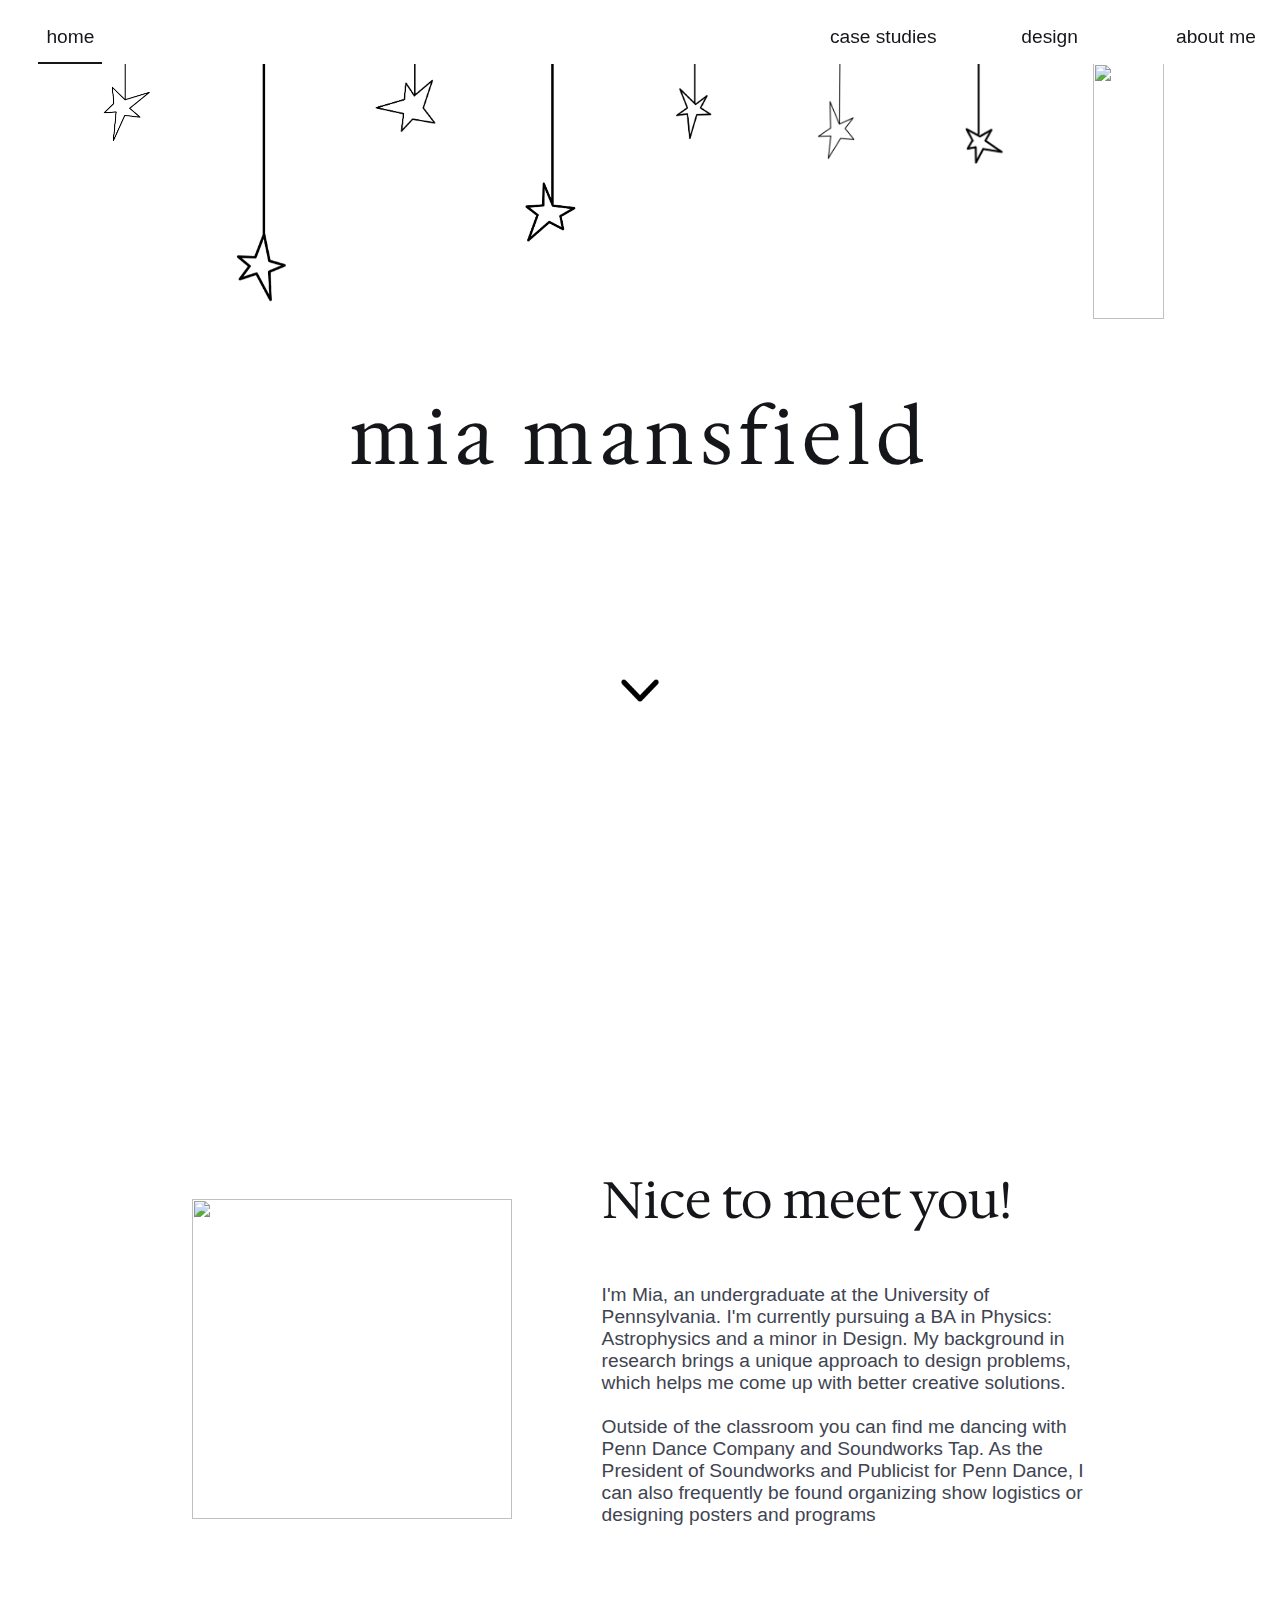
==== index.html @ 58af0282 "cover of p@p page" ====
<html lang="en">
    <head>
        <title>Mia Mansfield</title>
        <link rel="icon" type="image/png" href="images/stars/logo.png"/>
        <link rel="stylesheet" type="text/css" href="main.css">
		<style>
			@import url('https://fonts.googleapis.com/css2?family=Hedvig+Letters+Serif:opsz@12..24&family=Instrument+Sans:ital,wght@0,400..700;1,400..700&display=swap');
		</style>
		<meta name="viewport" content="width=device-width, initial-scale=1.0" />
    </head>
	<body>
		<div class="menu">
			  <div class="menu-left">
				<div id="home">
					<a href="index.html"><h2>home</h2></a>
					<div id="select"></div>
				</div>
				
			  </div>
			  <div class="menu-right">
				<div class="right-item">
					<a href="case-studies.html"><h2>case studies</h2></a>
				</div>
				<div class="right-item">
					<a href="design.html"><h2>design</h2></a>
				</div>
				<div class="right-item">
					<a href="about-me.html"><h2>about me</h2></a>
				</div>
			  </div>
		  </div>

		<div id="cover">
			<div id="container">
				<div class="bounce">
					<div id="star1">
						<img src="images/stars/star1.png">
					</div>
					<div id="star2">
						<img src="images/stars/star2.png">
					</div>
					<div id="star3">
						<img src="images/stars/star3.png">
					</div>
					<div id="star4">
						<img src="images/stars/star4.png">
					</div>
					<div id="star5">
						<img src="images/stars/star5.png">
					</div>
					<div id="star6">
						<img src="images/stars/star6.png">
					</div>
					<div id="star7">
						<img src="images/stars/star7.png">
					</div>
					<div id="star8">
						<img src="images/stars/star8.png">
					</div>
				</div>
			</div>
			<div id="mia">
				<h1>mia mansfield</h1>
			</div>
			<div id="scroll">
				<a href="#intro">
					<img src="images/down.png" alt="Scroll arrow">
				</a>
			</div>
		</div>
		<div id="intro">
				<div id="intro-content">
					<img id="me" src="images/mia.png" />
					<div id="intro-text">
					  <h1>Nice to meet you!</h1>
					  <h2>I'm Mia, an undergraduate at the University of Pennsylvania.
						 I'm currently pursuing a BA in Physics: Astrophysics and a minor in Design. 
						 My background in research brings a unique approach to design problems, 
						 which helps me come up with better creative solutions. <br/>    <br/>  
						 Outside of the classroom you can find me dancing with Penn Dance Company and 
						 Soundworks Tap. As the President of Soundworks and Publicist for Penn 
						 Dance, I can also frequently be found organizing show logistics 
						 or designing posters and programs</h2>
					</div>
				  </div>
			</div>
		</div>
	</body>
---- main.css ----
body{
    background-color: FFFFFF;
    margin:0;
    font-weight: 400;
    color: 15161A;
    font-family: Helvetica Neue, sans-serif;
}

h1{
  font-weight: 400;
  font-size: 4vw;
  color: 15161A;
  font-family: 'Hedvig Letters Serif', Times, serif;
}

h2{
  font-size: 1.5vw;
  font-weight: 500;
  color: 15161A;
  font-family: Helvetica Neue, sans-serif;
}

a{
    font-style: italic;
    text-decoration: none;
}

html {
  scroll-behavior: smooth;
}


/* ------------------------------ */
/* ------------ MENU ------------ */
/* ------------------------------ */
.menu {
  width: 100vw; 
  height:2vw; 
  min-height: 20px;
  padding-top: 2vw; 
  padding-bottom: 1vw; 
  padding-left: 15vw; 
  padding-right: 15vw; 
  background: rgb(255, 255, 255); 
  justify-content: center; 
  align-items: center; 
  display: inline-flex;
  position: fixed;
  z-index: 10;
}

.menu-left{
  width: 10vw; 
  justify-content: flex-start; 
  align-items: center; 
  display: flex;
  position:fixed;
  left: 3vw;
}

.menu-right{
  justify-content: flex-start; 
  align-items: center; 
  gap: 3vw; 
  display: flex;
  position:fixed;
  right: 0vw;
}

.menu a{
  font-style: normal;
}

.menu a:hover{
  font-style: italic;
}


#home {
  width: 5vw; 
  height: 4vw; 
  bottom: 0;
  overflow: hidden;
  position:relative;
  display:flex;
  word-wrap: break-word;
  justify-content: center;
  align-items: flex-end;
  text-align:center;
}

#select {
  width: 10vw; 
  height: 0px; 
  border: 0.15vw #15161A solid;
  position:absolute;
  bottom: 0;
}

.right-item {
  width: 10vw; 
  height: 4vw; 
  overflow: hidden;
  position:relative;
  bottom: 0;
  display:flex;
  word-wrap: break-word;
  justify-content: center;
  align-items: flex-end;
  text-align:center;
}
  

/* ------------------------------ */
/* ----------- STARS ------------ */
/* ------------------------------ */


#star1{
  position:relative;
  width: 4vw;
  margin-left: 0vw;
}
#star1:hover{
  animation: bounce 2s;
}

#star2{
  position:relative;
  width: 5vw;
}
#star2:hover{
  animation: bounce 2s;
}


#star3{
  position:relative;
  width: 5.5vw;
}
#star3:hover{
  animation: bounce 2s;
}


#star4{
  position:relative;
  width: 5vw;
}
#star4:hover{
  animation: bounce 2s;
}


#star5{
  position:relative;
  width: 5.5vw;
}
#star5:hover{
  animation: bounce 2s;
}


#star6{
  position:relative;
  width: 5vw;
}
#star6:hover{
  animation: bounce 2s;
}


#star7{
  position:relative;
  width: 5.5vw;
}
#star7:hover{
  animation: bounce 2s;
}

#star8{
  position:relative;
  width: 5.5vw;
}
#star8:hover{
  animation: bounce 2s;
}



.bounce img{
  width: 100%;
  padding-left: 4vw;
  padding-right: 4vw;
}

.bounce{
  width: 100vw; 
  height: 20vw; 
  padding-left: 50px; 
  padding-right: 50px; 
  justify-content: flex-start; 
  align-items: flex-start; 
  gap: 6vw; 
  display: inline-flex;
  animation: bounce 2s 1;
}


@keyframes bounce {
	0%, 10%, 30%, 60%, 80%, 100% {transform: translateY(0);}
	20% {transform: translateY(-10vh);}
	40% {transform: translateY(-5vh);}
}

#container{
  overflow:hidden;
  margin-top: -1.5vh;
}
/* ------------------------------ */
/* ----------- COVER ------------ */
/* ------------------------------ */
#cover{
    position:absolute;
    /* background-color: D7DBEB; */
    width: 100vw;
    height: calc(100vh - (100vh / 12) - 0.2vh);
    margin:0;
    margin-top: calc(100vh / 12 + 0.2vh);
    margin-left:0vw;
    z-index: 0;
}

#mia{
    position:absolute;
    margin-top: calc(10vh - (100vh / 12));
    margin-left: calc((100vw - 60vw) / 2);
    letter-spacing: 0.5vw;
    width: 60vw; 
    height: 15vw; 
    word-wrap: break-word;
    justify-content: center;
    align-items: center;
    text-align: center;
}

#mia h1{
  font-size: 6vw;
}

#scroll{
  position:absolute;
  margin-left: calc((100vw - 3vw) / 2);
  width:3vw;
  margin-top: 40vh;
  z-index: 10;
}
#scroll img{
  width: 100%;
}

/* ------------------------------ */
/* ----------- INTRO ------------ */
/* ------------------------------ */


#intro-content{
  width:70vw; 
  height: 30vw; 
  position:relative;
  margin-top: calc(40vh - 30vw/2);
  justify-content: flex-start; 
  align-items: center; 
  gap: 7vw; 
  display: inline-flex;
}

#intro{
  margin-top: calc((100vh / 12 + 0.2vh) + 100vh);
  position:absolute;
  width: 100vw;
  height:calc(100vh - (100vh / 12) - 0.2vh);
  justify-content: center;
  align-items: center;
  text-align: center;
}

#me{
  padding-top: 5vh;
  width: 25vw; 
}

#me img{
  width: 100%;
}

#intro-text{
  flex: 1 1 0; 
  flex-direction: column; 
  justify-content: flex-start; 
  align-items: flex-start;
  gap: 0vw;
  display: inline-flex;
  text-align: left;
}

#intro h1{
 word-wrap: break-word;
}

#intro h2{
  align-self: stretch;
  word-wrap: break-word;
  color: 404451;
}
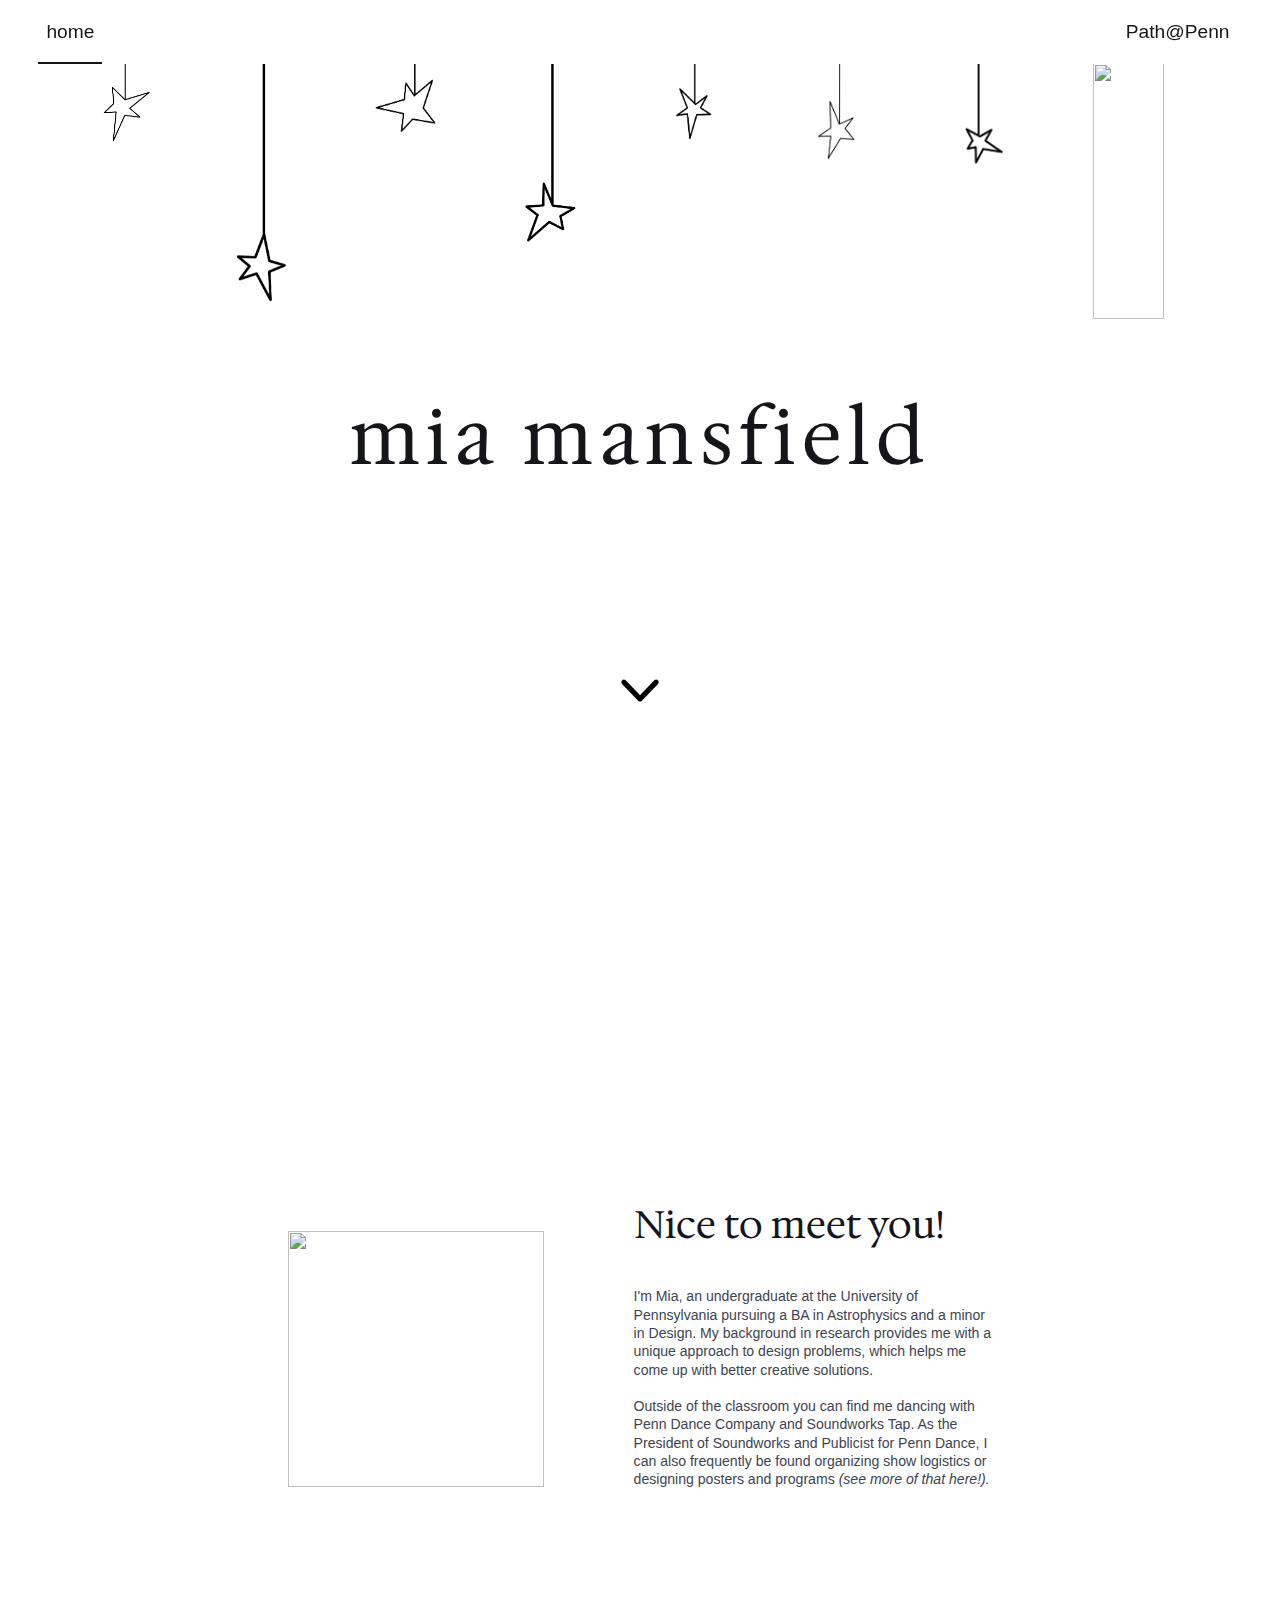
==== commit ff2585b8: "doing some editing" ====
--- a/index.html
+++ b/index.html
@@ -12,21 +12,21 @@
 		<div class="menu">
 			  <div class="menu-left">
 				<div id="home">
-					<a href="index.html"><h2>home</h2></a>
+					<a href="index.html"><h3>home</h3></a>
 					<div id="select"></div>
 				</div>
 				
 			  </div>
 			  <div class="menu-right">
 				<div class="right-item">
-					<a href="case-studies.html"><h2>case studies</h2></a>
+					<a href="path@penn.html"><h3>Path@Penn</h3></a>
+				</div>
+				<!-- <div class="right-item">
+					<a href="design.html"><h3>design</h3></a>
 				</div>
 				<div class="right-item">
-					<a href="design.html"><h2>design</h2></a>
-				</div>
-				<div class="right-item">
-					<a href="about-me.html"><h2>about me</h2></a>
-				</div>
+					<a href="about-me.html"><h3>about me</h3></a>
+				</div> -->
 			  </div>
 		  </div>
 
@@ -73,14 +73,13 @@
 					<img id="me" src="images/mia.png" />
 					<div id="intro-text">
 					  <h1>Nice to meet you!</h1>
-					  <h2>I'm Mia, an undergraduate at the University of Pennsylvania.
-						 I'm currently pursuing a BA in Physics: Astrophysics and a minor in Design. 
-						 My background in research brings a unique approach to design problems, 
+					  <h2>I'm Mia, an undergraduate at the University of Pennsylvania pursuing a BA in Astrophysics and a minor in Design. 
+						 My background in research provides me with a unique approach to design problems, 
 						 which helps me come up with better creative solutions. <br/>    <br/>  
 						 Outside of the classroom you can find me dancing with Penn Dance Company and 
 						 Soundworks Tap. As the President of Soundworks and Publicist for Penn 
 						 Dance, I can also frequently be found organizing show logistics 
-						 or designing posters and programs</h2>
+						 or designing posters and programs <a href='https://drive.google.com/drive/folders/1Bb0ExTHywjJ_kyOJi-gUbDBwrbQAGU0R?usp=drive_link' target="_blank"> (see more of that here!).</a></h2>
 					</div>
 				  </div>
 			</div>
--- a/main.css
+++ b/main.css
@@ -8,14 +8,23 @@
 
 h1{
   font-weight: 400;
-  font-size: 4vw;
+  font-size: 3vw;
   color: 15161A;
   font-family: 'Hedvig Letters Serif', Times, serif;
 }
 
 h2{
+  font-size: 1.1vw;
+  font-weight: 400;
+  line-height: 130%;
+  color: 15161A;
+  font-family: Helvetica Neue, sans-serif;
+}
+
+h3{
   font-size: 1.5vw;
-  font-weight: 500;
+  font-weight: 400;
+  line-height: 130%;
   color: 15161A;
   font-family: Helvetica Neue, sans-serif;
 }
@@ -23,6 +32,7 @@
 a{
     font-style: italic;
     text-decoration: none;
+    color: 404451;
 }
 
 html {
@@ -65,6 +75,7 @@
   display: flex;
   position:fixed;
   right: 0vw;
+  margin-right: 3vw;
 }
 
 .menu a{
@@ -265,7 +276,7 @@
 
 
 #intro-content{
-  width:70vw; 
+  width:55vw; 
   height: 30vw; 
   position:relative;
   margin-top: calc(40vh - 30vw/2);
@@ -287,7 +298,7 @@
 
 #me{
   padding-top: 5vh;
-  width: 25vw; 
+  width: 20vw; 
 }
 
 #me img{
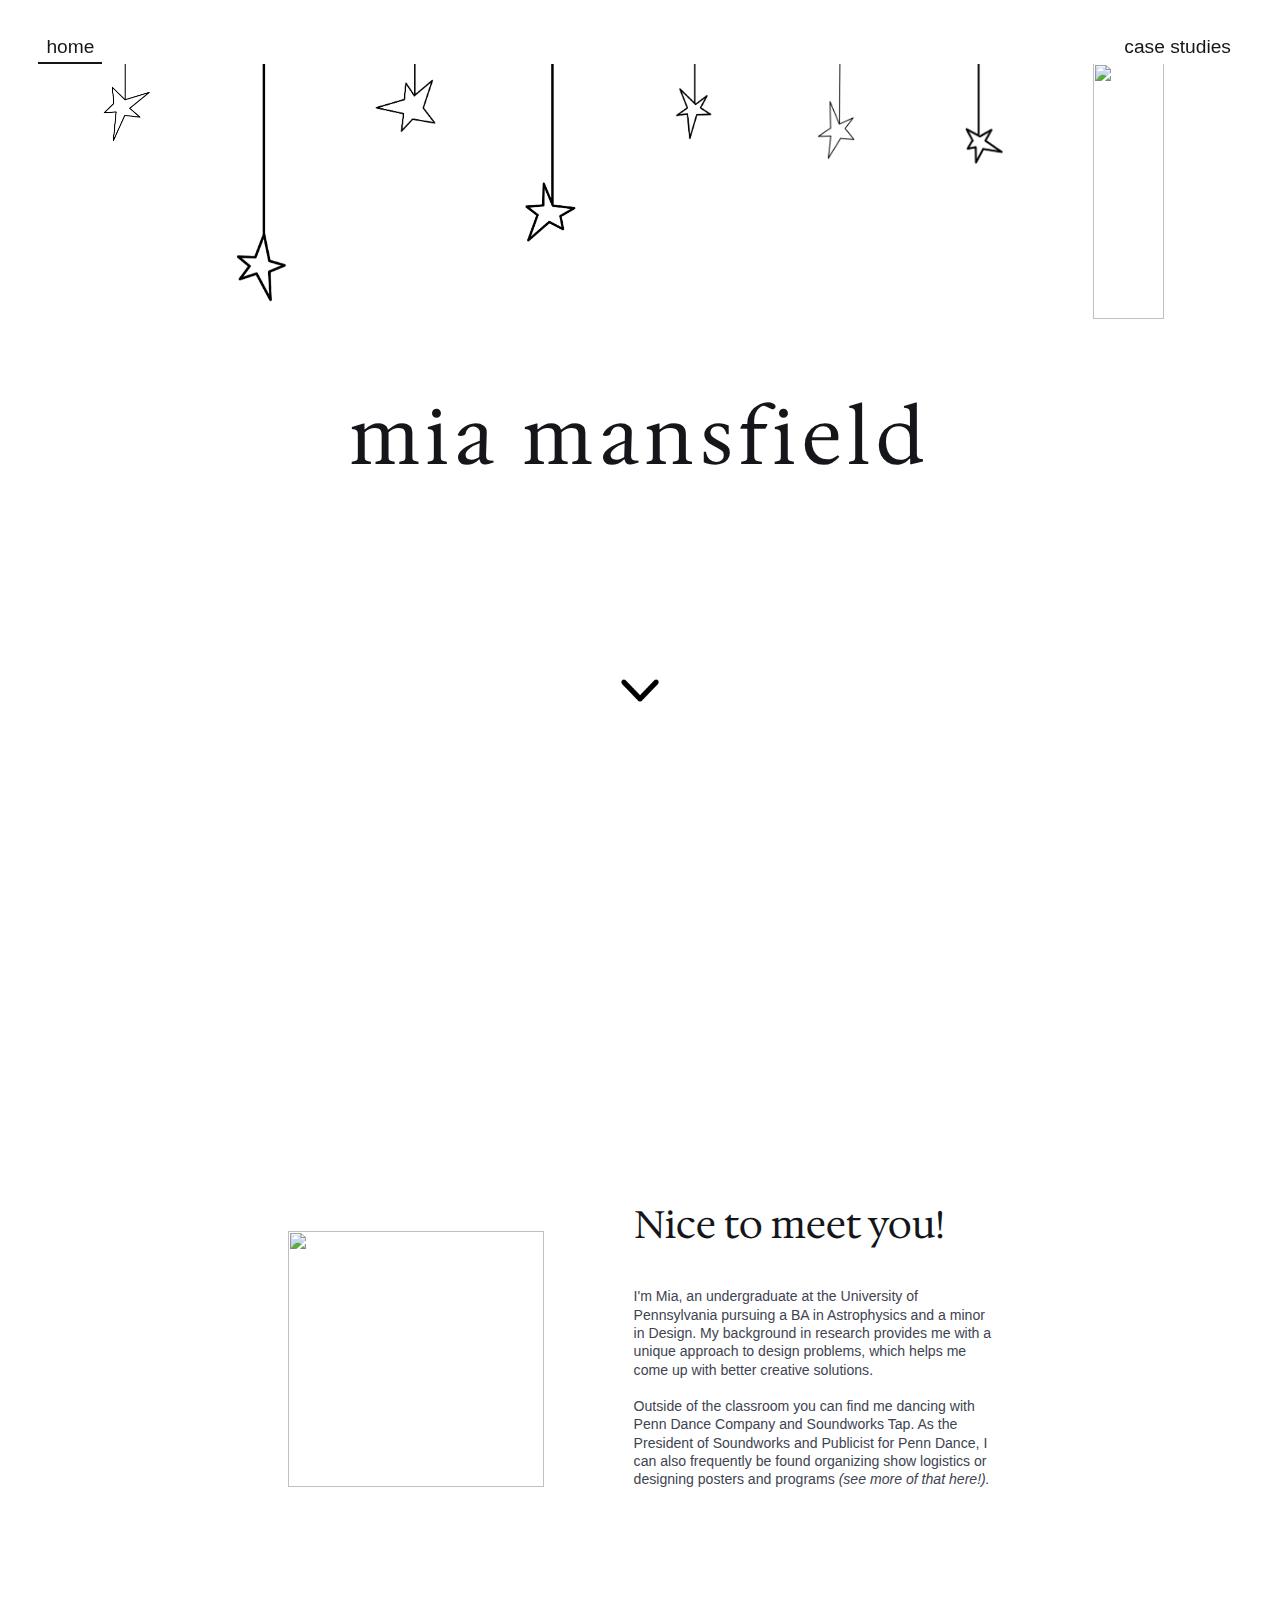
==== commit 3ee637be: "starting to make the new case study" ====
--- a/index.html
+++ b/index.html
@@ -19,7 +19,7 @@
 			  </div>
 			  <div class="menu-right">
 				<div class="right-item">
-					<a href="path@penn.html"><h3>Path@Penn</h3></a>
+					<a href="path@penn.html"><h3>case studies</h3></a>
 				</div>
 				<!-- <div class="right-item">
 					<a href="design.html"><h3>design</h3></a>
--- a/main.css
+++ b/main.css
@@ -23,8 +23,11 @@
 
 h3{
   font-size: 1.5vw;
-  font-weight: 400;
-  line-height: 130%;
+  font-weight: 500;
+  margin: 0;
+  /* line-height: 200%; */
+  padding-top: 1vw;
+  padding-bottom: 0.5vw;
   color: 15161A;
   font-family: Helvetica Neue, sans-serif;
 }
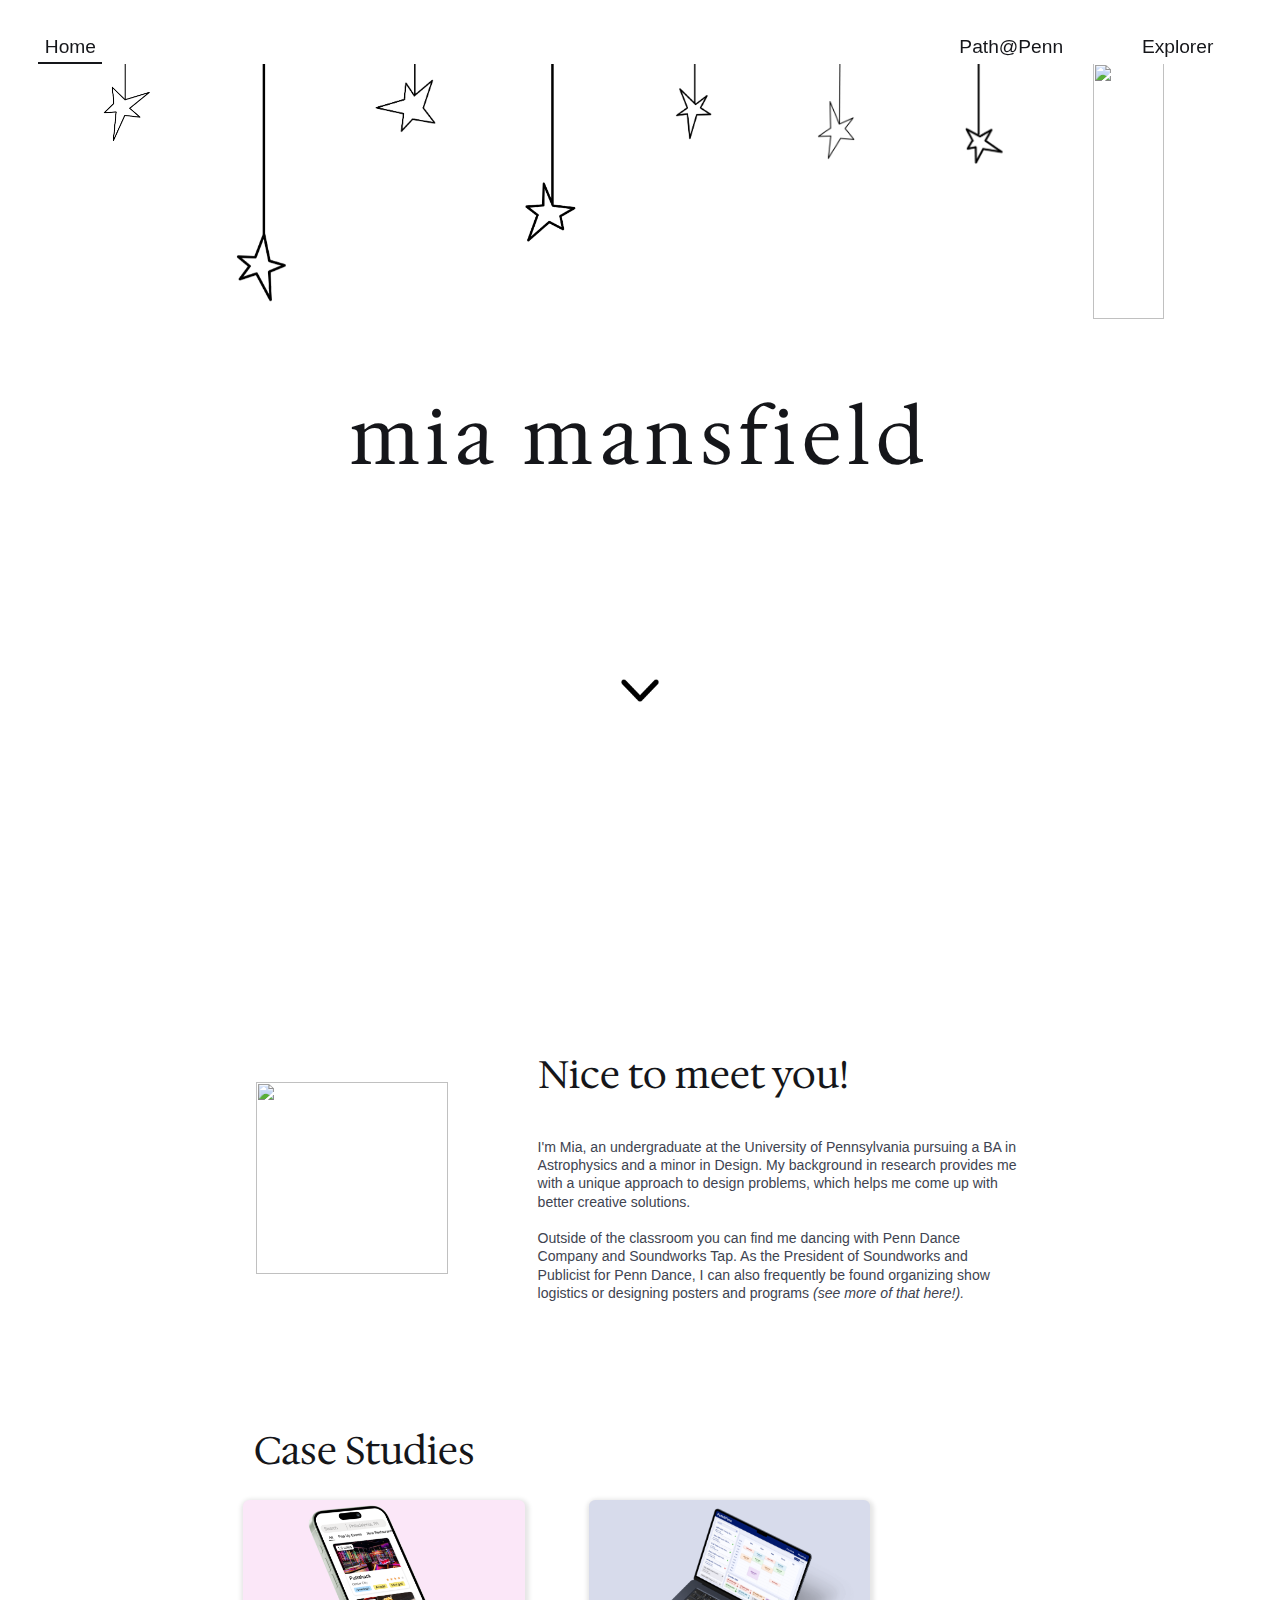
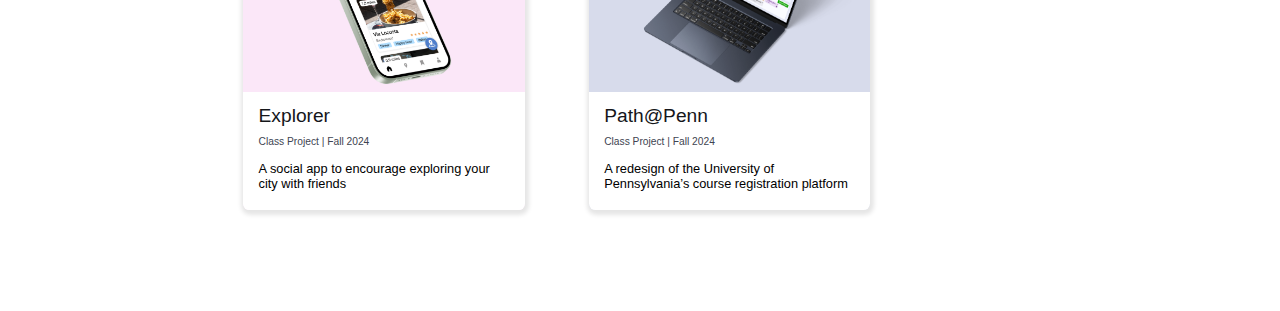
==== commit 287fd3b3: "added case studies to homepage, links to both of them in nav" ====
--- a/index.html
+++ b/index.html
@@ -12,19 +12,19 @@
 		<div class="menu">
 			  <div class="menu-left">
 				<div id="home">
-					<a href="index.html"><h3>home</h3></a>
+					<a href="index.html"><h3>Home</h3></a>
 					<div id="select"></div>
 				</div>
 				
 			  </div>
 			  <div class="menu-right">
+				<div class="right-item" id="path@penn-menu">
+					<a href="path@penn.html"><h3>Path@Penn</h3></a>
+				</div>
 				<div class="right-item">
-					<a href="path@penn.html"><h3>case studies</h3></a>
+					<a href="explorer.html" id="explorer-menu"><h3>Explorer</h3></a>
 				</div>
 				<!-- <div class="right-item">
-					<a href="design.html"><h3>design</h3></a>
-				</div>
-				<div class="right-item">
 					<a href="about-me.html"><h3>about me</h3></a>
 				</div> -->
 			  </div>
@@ -69,19 +69,43 @@
 			</div>
 		</div>
 		<div id="intro">
-				<div id="intro-content">
-					<img id="me" src="images/mia.png" />
-					<div id="intro-text">
-					  <h1>Nice to meet you!</h1>
-					  <h2>I'm Mia, an undergraduate at the University of Pennsylvania pursuing a BA in Astrophysics and a minor in Design. 
-						 My background in research provides me with a unique approach to design problems, 
-						 which helps me come up with better creative solutions. <br/>    <br/>  
-						 Outside of the classroom you can find me dancing with Penn Dance Company and 
-						 Soundworks Tap. As the President of Soundworks and Publicist for Penn 
-						 Dance, I can also frequently be found organizing show logistics 
-						 or designing posters and programs <a href='https://drive.google.com/drive/folders/1Bb0ExTHywjJ_kyOJi-gUbDBwrbQAGU0R?usp=drive_link' target="_blank"> (see more of that here!).</a></h2>
+			<div id="intro-content">
+				<img id="me" src="images/mia.png" />
+				<div id="intro-text">
+					<h1>Nice to meet you!</h1>
+					<h2>I'm Mia, an undergraduate at the University of Pennsylvania pursuing a BA in Astrophysics and a minor in Design. 
+						My background in research provides me with a unique approach to design problems, 
+						which helps me come up with better creative solutions. <br/>    <br/>  
+						Outside of the classroom you can find me dancing with Penn Dance Company and 
+						Soundworks Tap. As the President of Soundworks and Publicist for Penn 
+						Dance, I can also frequently be found organizing show logistics 
+						or designing posters and programs <a href='https://drive.google.com/drive/folders/1Bb0ExTHywjJ_kyOJi-gUbDBwrbQAGU0R?usp=drive_link' target="_blank"> (see more of that here!).</a></h2>
+				</div>
+				</div>
+			<div id="case-title">
+				<h1>Case Studies</h1>
+			</div>
+			<div id="case-container">
+				<a href="explorer.html">
+					<div class="case" id="explorer">
+						<div class="case-text">
+							<h3>Explorer</h3>
+							<h2>Class Project | Fall 2024</h2>
+							<p>A social app to encourage exploring your city with friends</p>
+						</div>
 					</div>
-				  </div>
+				</a>
+				<a href="path@penn.html">
+					<div class="case" id="pathatpenn">
+							<div class="case-text">
+								<h3>Path@Penn</h3>
+								<h2>Class Project | Fall 2024</h2>
+								<p>A redesign of the University of Pennsylvania’s course registration platform</p>
+							</div>
+					</div>
+				</a>
 			</div>
 		</div>
+
+		
 	</body>
--- a/main.css
+++ b/main.css
@@ -279,10 +279,10 @@
 
 
 #intro-content{
-  width:55vw; 
+  width:60vw; 
   height: 30vw; 
   position:relative;
-  margin-top: calc(40vh - 30vw/2);
+  /* margin-top: calc(40vh - 30vw/2); */
   justify-content: flex-start; 
   align-items: center; 
   gap: 7vw; 
@@ -300,8 +300,8 @@
 }
 
 #me{
-  padding-top: 5vh;
-  width: 20vw; 
+  padding-top: 2vh;
+  width: 15vw; 
 }
 
 #me img{
@@ -327,3 +327,91 @@
   word-wrap: break-word;
   color: 404451;
 }
+
+
+
+/* ------------------------------ */
+/* -------- CASE STUDIES -------- */
+/* ------------------------------ */
+
+#case-title{
+  margin-top: 5vw;
+  position:absolue;
+  margin-left: -43vw;
+}
+
+#case-container{
+  margin-left: -43vw;
+  height:40vw;
+  justify-content: flex-start; 
+  align-items: center; 
+  gap: 5vw; 
+  display: inline-flex;
+  padding-left: calc((100vw - 22vw - 22vw - 22vw - 5vw - 5vw) / 2);
+  margin-top: -8vw;
+  position:absolute;
+}
+
+#case-container a{
+  font-style: normal;
+}
+
+.case{
+  width: 22vw; 
+  padding-top: 15vw; 
+  box-shadow: 1px 2px 4px 3px rgba(0, 0, 0, 0.1); 
+  border-radius: 0.5vw; 
+  overflow: hidden; 
+  /* border: 0.1vw solid; */
+  background-size: contain;
+  flex-direction: column; 
+  align-items: center; 
+}
+
+#explorer{
+  background-image: url('./images/explorermock.png'); 
+  background-position-x: center;
+  background-position-y: -1.8vw;
+  background-size: 65%;
+  background-repeat: no-repeat;
+  background-color: #fbe7f8;
+}
+
+
+#pathatpenn{
+  background-image: url('./images/p@pmock.png'); 
+  background-position-y: -0.8vw;
+  background-color: D7DBEB;
+}
+
+.case-text{
+  align-self: stretch; 
+  padding-left: 1.2vw; 
+  padding-right: 1vw; 
+  padding-top: 0vw; 
+  padding-bottom: 0.5vw; 
+  background: white; 
+  flex-direction: column; 
+  justify-content: flex-start; 
+  align-items: flex-start; 
+  display: inline-flex;
+}
+
+.case-text h3{
+  font-size: 1.5vw;
+  margin-bottom: -0.5vw;
+}
+
+.case-text h2{
+  font-size: 0.8vw;
+  font-weight: 400;
+  color: #606060;
+  margin-bottom: 0vw;
+  text-align: left;
+}
+
+.case-text p{
+  font-size: 1vw;
+  text-align: left;
+  color:black;
+}
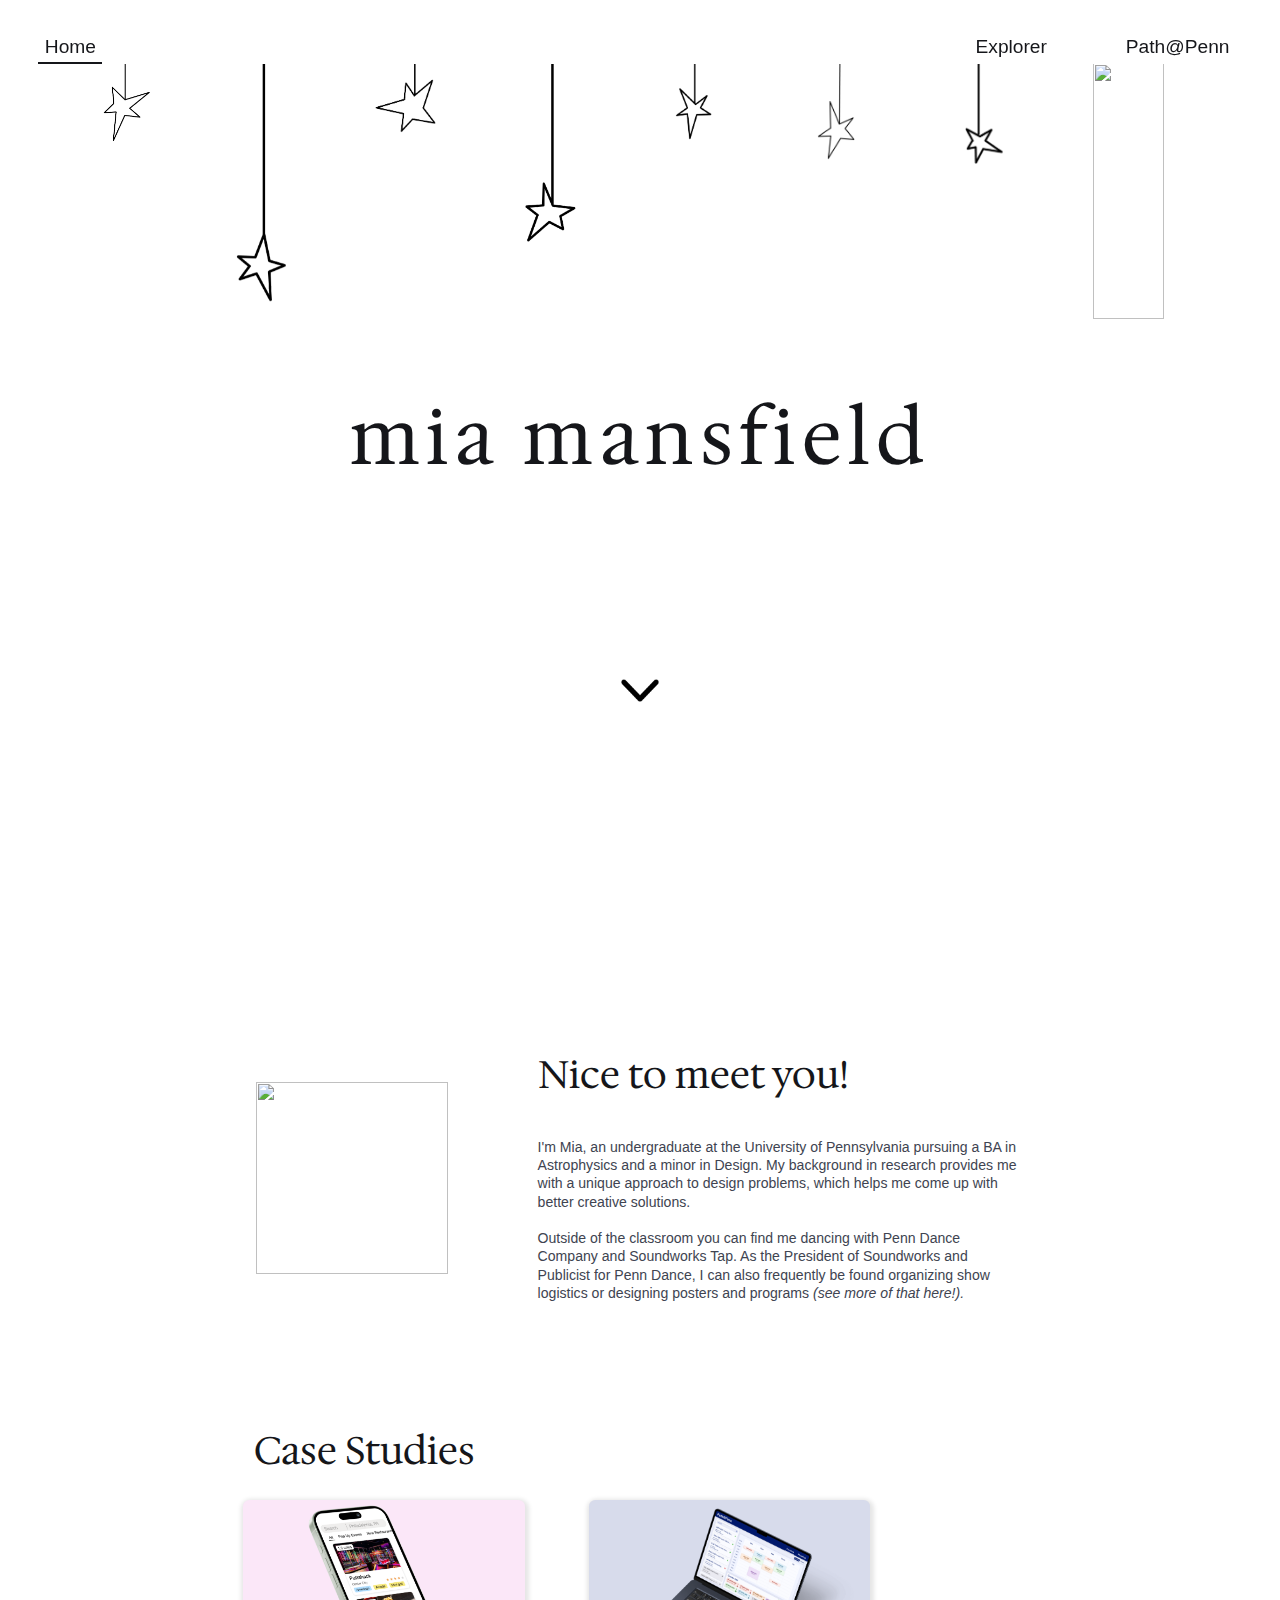
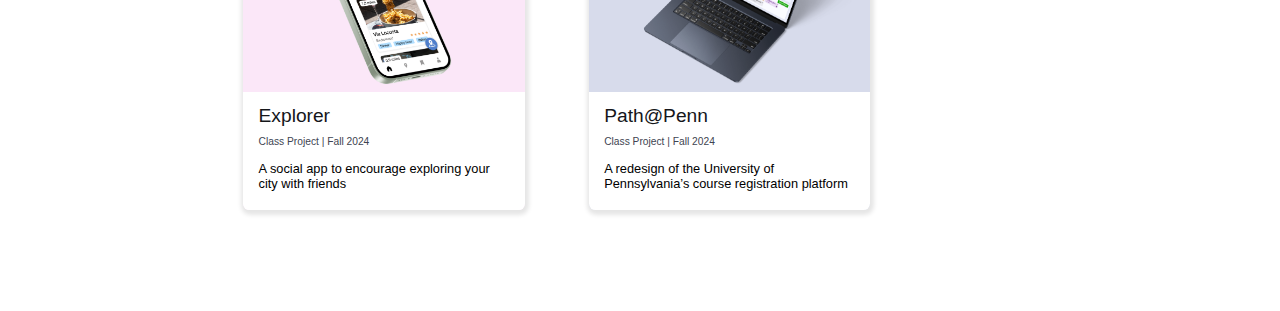
==== commit 4aa4806c: "added case studies to homepage, links to both of them in nav" ====
--- a/index.html
+++ b/index.html
@@ -18,11 +18,11 @@
 				
 			  </div>
 			  <div class="menu-right">
-				<div class="right-item" id="path@penn-menu">
-					<a href="path@penn.html"><h3>Path@Penn</h3></a>
-				</div>
 				<div class="right-item">
 					<a href="explorer.html" id="explorer-menu"><h3>Explorer</h3></a>
+				</div>
+				<div class="right-item" id="path@penn-menu">
+				  <a href="path@penn.html"><h3>Path@Penn</h3></a>
 				</div>
 				<!-- <div class="right-item">
 					<a href="about-me.html"><h3>about me</h3></a>
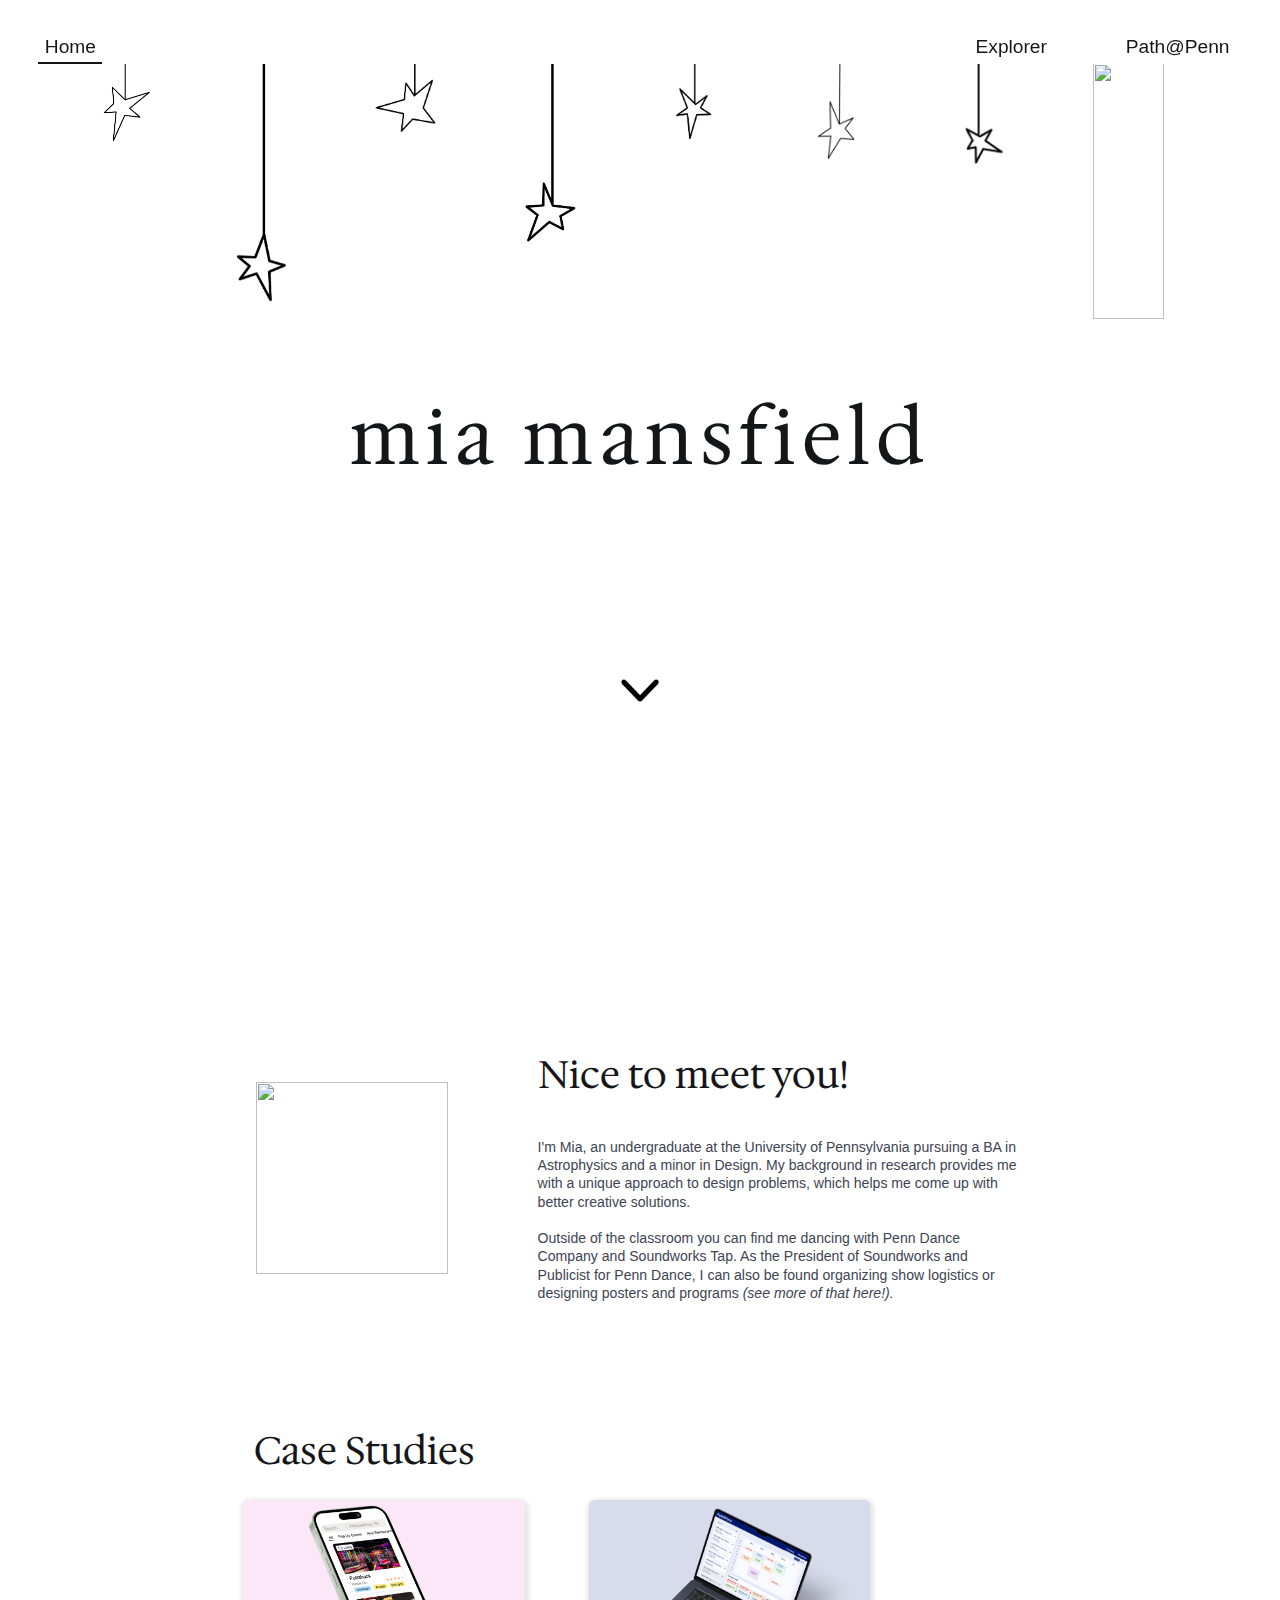
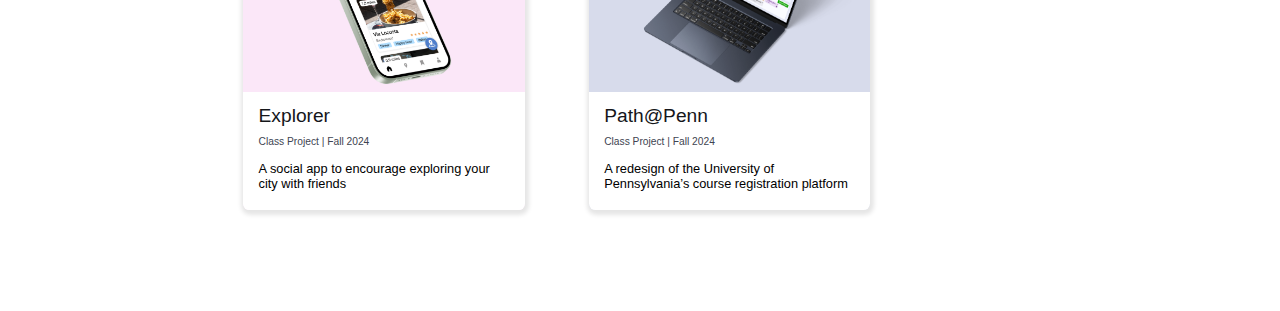
==== commit 662f0d90: "minor edits" ====
--- a/index.html
+++ b/index.html
@@ -78,7 +78,7 @@
 						which helps me come up with better creative solutions. <br/>    <br/>  
 						Outside of the classroom you can find me dancing with Penn Dance Company and 
 						Soundworks Tap. As the President of Soundworks and Publicist for Penn 
-						Dance, I can also frequently be found organizing show logistics 
+						Dance, I can also be found organizing show logistics 
 						or designing posters and programs <a href='https://drive.google.com/drive/folders/1Bb0ExTHywjJ_kyOJi-gUbDBwrbQAGU0R?usp=drive_link' target="_blank"> (see more of that here!).</a></h2>
 				</div>
 				</div>
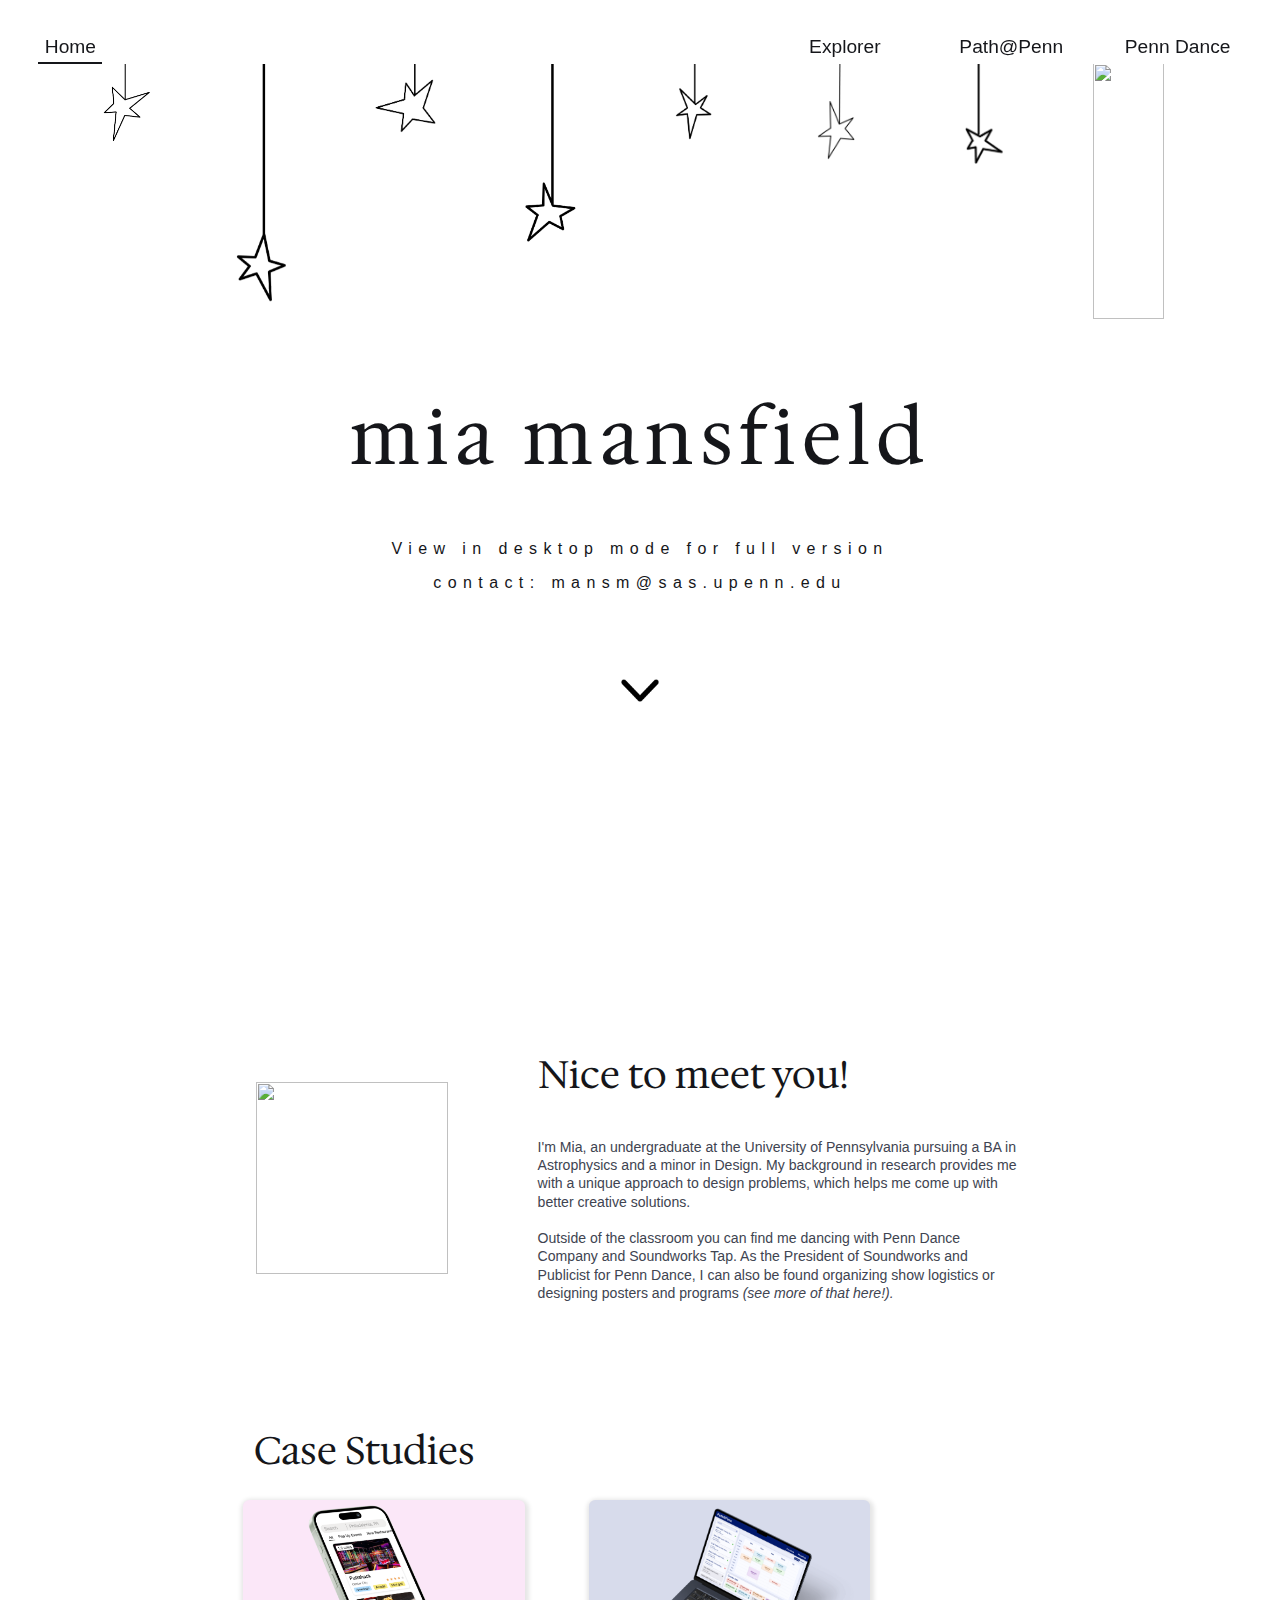
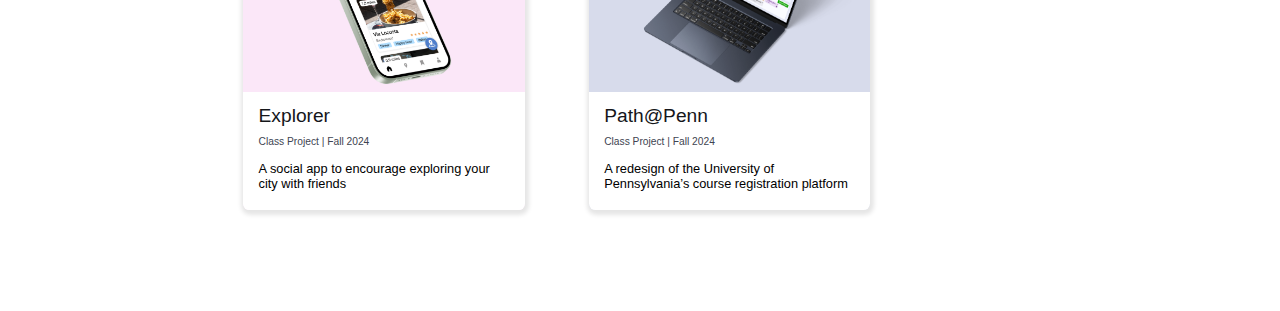
==== commit 6f6f243e: "added navigation to design page for all existing pages" ====
--- a/index.html
+++ b/index.html
@@ -23,6 +23,9 @@
 				</div>
 				<div class="right-item" id="path@penn-menu">
 				  <a href="path@penn.html"><h3>Path@Penn</h3></a>
+				</div>
+				<div class="right-item">
+					<a href="design.html"><h3>Penn Dance</h3></a>
 				</div>
 				<!-- <div class="right-item">
 					<a href="about-me.html"><h3>about me</h3></a>
@@ -61,6 +64,12 @@
 			</div>
 			<div id="mia">
 				<h1>mia mansfield</h1>
+				<div id="phone-text">
+					<p>View in desktop mode for full version</p>
+				</div>
+				<div id="phone-contact">
+					<p>contact: mansm@sas.upenn.edu</p>
+				</div>
 			</div>
 			<div id="scroll">
 				<a href="#intro">
